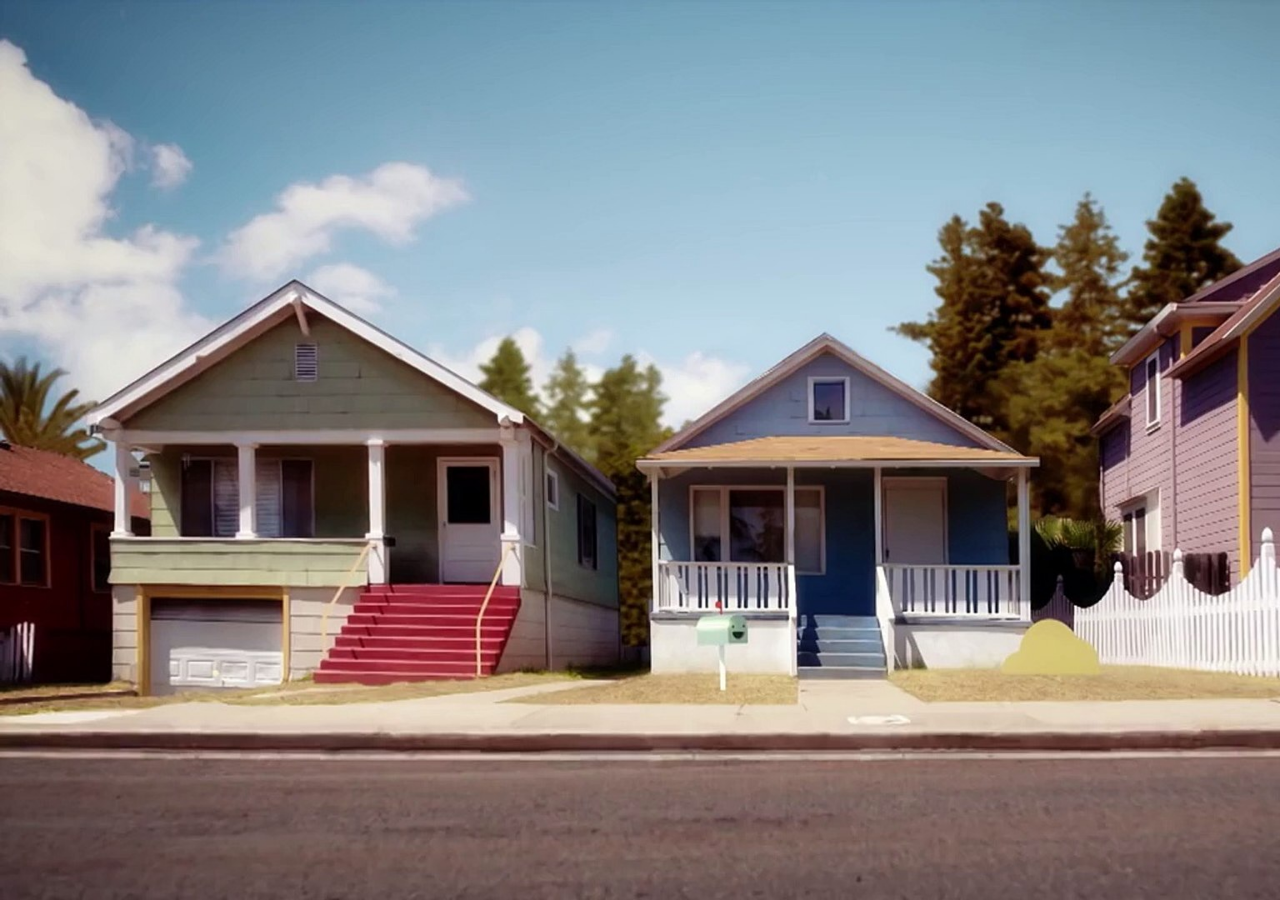
==== accueil.html @ c2bf975e "Ajout des images" ====
<!DOCTYPE html>
<html lang="en">
<head>
    <meta charset="UTF-8">
    <meta name="viewport" content="width=device-width, initial-scale=1.0">
    <title>Document</title>
    <style>
        body {
          background-image: url('Images/Maison.jpg');
          background-repeat: no-repeat;
          background-attachment: fixed;  
          background-size: cover;
        }
        </style>
</head>
<body>
    
</body>
</html>
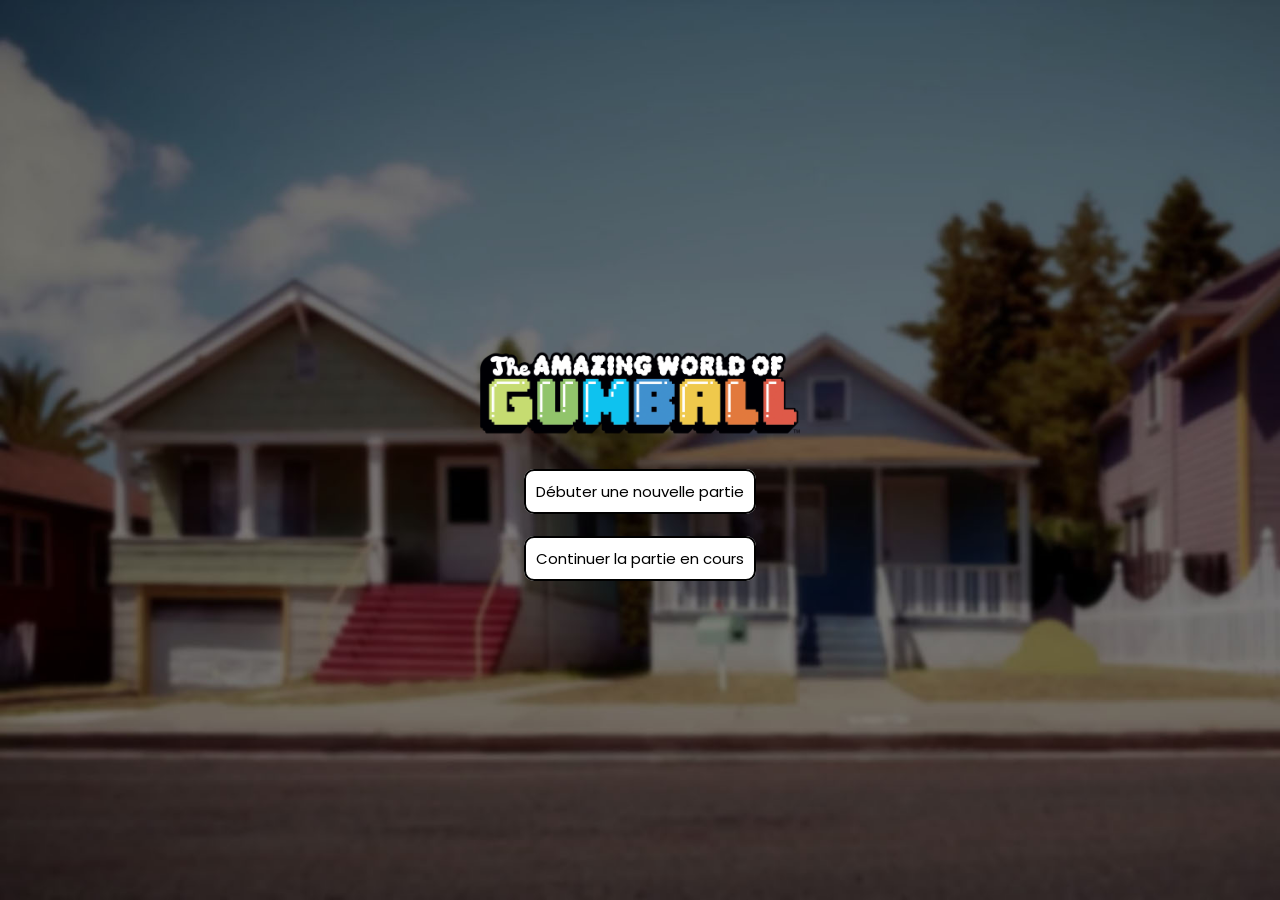
==== commit 8a692beb: "Création de la page d'accueil (HTML/CSS)" ====
--- a/accueil.html
+++ b/accueil.html
@@ -4,16 +4,20 @@
     <meta charset="UTF-8">
     <meta name="viewport" content="width=device-width, initial-scale=1.0">
     <title>Document</title>
-    <style>
-        body {
-          background-image: url('Images/Maison.jpg');
-          background-repeat: no-repeat;
-          background-attachment: fixed;  
-          background-size: cover;
-        }
-        </style>
+    <link rel="stylesheet" type="text/css" href="CSS/style_accueil.css" />
+    <link rel="stylesheet" type="text/css" href="CSS/w3_library.css" />
+
 </head>
 <body>
+  <img id="Logo" src="Images/Logo.png">
+  <br><br>
+  <div class="Center Border">
+    <a class="BouttonCentre" href="configurateur.html">Débuter une nouvelle partie</a>
+  </div>
+  <br><br>
+  <div class="Center Border">
+    <a class="BouttonCentre" href="entree.html">Continuer la partie en cours</a>
+  </div>
     
 </body>
 </html>
--- a/CSS/style_accueil.css
+++ b/CSS/style_accueil.css
@@ -0,0 +1,32 @@
+@import url('https://fonts.googleapis.com/css2?family=Poppins:wght@800&display=swap');
+body {
+    background-image: url('../Images/Maison_black.jpg');
+    background-repeat: no-repeat;
+    background-attachment: fixed;  
+    background-size: cover;
+
+  }
+  #Logo{
+    display: block; 
+    margin-left: auto; 
+    margin-right: auto; 
+    width: 25%;
+    margin-top: 350px;
+  }
+  .BouttonCentre{
+    text-decoration: none;
+    padding: 10px;
+    background-color: rgb(255, 255, 255);
+    color: black;
+    font-family: Poppins;
+    border-radius: 10px;
+    border: 2px;
+    border-color: black;
+    border-style: solid;
+  }
+  .BouttonCentre:hover{
+    background-color: rgb(219, 219, 219);
+  }
+  .Center{
+    text-align: center;
+  }
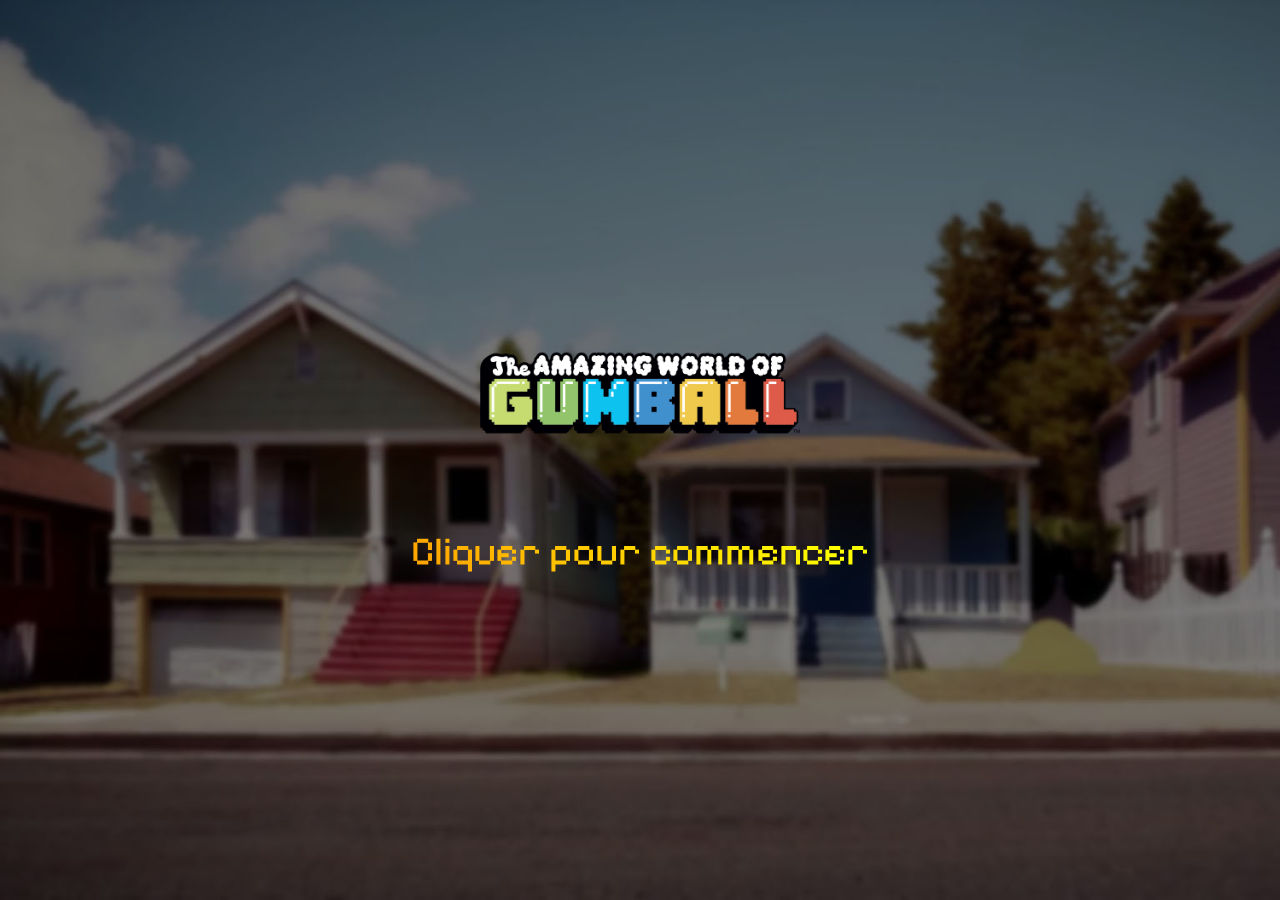
==== commit a69532f6: "Ajout d'un bouton 'Cliquer pour commencer' sur accueil Ajout d'un bouton Cliquer pour commencer anim" ====
--- a/accueil.html
+++ b/accueil.html
@@ -1,23 +1,29 @@
 <!DOCTYPE html>
-<html lang="en">
+<html lang="en" onclick="jouerAudio()">
 <head>
     <meta charset="UTF-8">
     <meta name="viewport" content="width=device-width, initial-scale=1.0">
-    <title>Document</title>
+    <title>Gumball</title>
     <link rel="stylesheet" type="text/css" href="CSS/style_accueil.css" />
     <link rel="stylesheet" type="text/css" href="CSS/w3_library.css" />
+    <script src="Javascript/JS_accueil.js"></script>
+
 
 </head>
 <body>
   <img id="Logo" src="Images/Logo.png">
   <br><br>
-  <div class="Center Border">
-    <a class="BouttonCentre" href="configurateur.html">Débuter une nouvelle partie</a>
-  </div>
-  <br><br>
-  <div class="Center Border">
-    <a class="BouttonCentre" href="entree.html">Continuer la partie en cours</a>
-  </div>
-    
+
+  <p id="startText" onclick="showButtons()" data-text="Cliquer pour commencer" style="cursor:pointer;">Cliquer pour commencer</p>
+
+
+    <div class="Center Border hidden">
+      <a class="BouttonCentre" href="configurateur.html">Débuter une nouvelle partie</a>
+    </div>
+    <br><br class="hidden">
+    <div class="Center Border hidden">
+      <a class="BouttonCentre" href="entree.html">Continuer la partie en cours</a>
+    </div>
+  
 </body>
-</html>+</html>
--- a/CSS/style_accueil.css
+++ b/CSS/style_accueil.css
@@ -1,32 +1,89 @@
-@import url('https://fonts.googleapis.com/css2?family=Poppins:wght@800&display=swap');
+@import url("https://fonts.googleapis.com/css2?family=Poppins:wght@800&display=swap");
+@import url("https://fonts.googleapis.com/css2?family=Pixelify+Sans&display=swap");
+
+.hidden {
+  display: none;
+}
+
 body {
-    background-image: url('../Images/Maison_black.jpg');
-    background-repeat: no-repeat;
-    background-attachment: fixed;  
-    background-size: cover;
+  background-image: url("../Images/Maison_black.jpg");
+  background-repeat: no-repeat;
+  background-attachment: fixed;
+  background-size: cover;
+}
+#Logo {
+  display: block;
+  margin-left: auto;
+  margin-right: auto;
+  width: 25%;
+  margin-top: 350px;
+}
+.BouttonCentre {
+  text-decoration: none;
+  padding: 10px;
+  background-color: rgb(255, 255, 255);
+  color: black;
+  font-family: Poppins;
+  border-radius: 10px;
+  border: 2px;
+  border-color: black;
+  border-style: solid;
+}
+.BouttonCentre:hover {
+  background-color: rgb(219, 219, 219);
+}
+.Center {
+  text-align: center;
+}
+#ClickableBody {
+  width: 1920px;
+  height: 950px;
+  top: 0px;
+  position: absolute;
+}
+@keyframes rainbow {
+  0% {
+    background-position: 100% 0%;
+  }
+  100% {
+    background-position: 0% 100%;
+  }
+}
 
+@keyframes bounce {
+  0%, 20%, 50%, 80%, 100% {
+      transform: translateY(0);
   }
-  #Logo{
-    display: block; 
-    margin-left: auto; 
-    margin-right: auto; 
-    width: 25%;
-    margin-top: 350px;
+  40% {
+      transform: translateY(-5px);
   }
-  .BouttonCentre{
-    text-decoration: none;
-    padding: 10px;
-    background-color: rgb(255, 255, 255);
-    color: black;
-    font-family: Poppins;
-    border-radius: 10px;
-    border: 2px;
-    border-color: black;
-    border-style: solid;
+  60% {
+      transform: translateY(-3px);
   }
-  .BouttonCentre:hover{
-    background-color: rgb(219, 219, 219);
-  }
-  .Center{
-    text-align: center;
-  }
+}
+
+#startText {
+  text-align: center;
+  font-size: 40px;
+  font-family: "Pixelify Sans", sans-serif;
+  cursor: pointer;
+
+  background: linear-gradient(
+    45deg,
+    red,
+    orange,
+    yellow,
+    green,
+    blue,
+    indigo,
+    violet
+  );
+  background-size: 200% auto; /* this will ensure the animation shows more colors at once */
+
+  -webkit-background-clip: text;
+  -webkit-text-fill-color: transparent; /* For non-webkit browsers, ensure text remains transparent */
+  color: transparent;
+
+  animation: rainbow 3s linear infinite;
+  animation: rainbow 3s linear infinite, bounce 1s infinite;
+}
